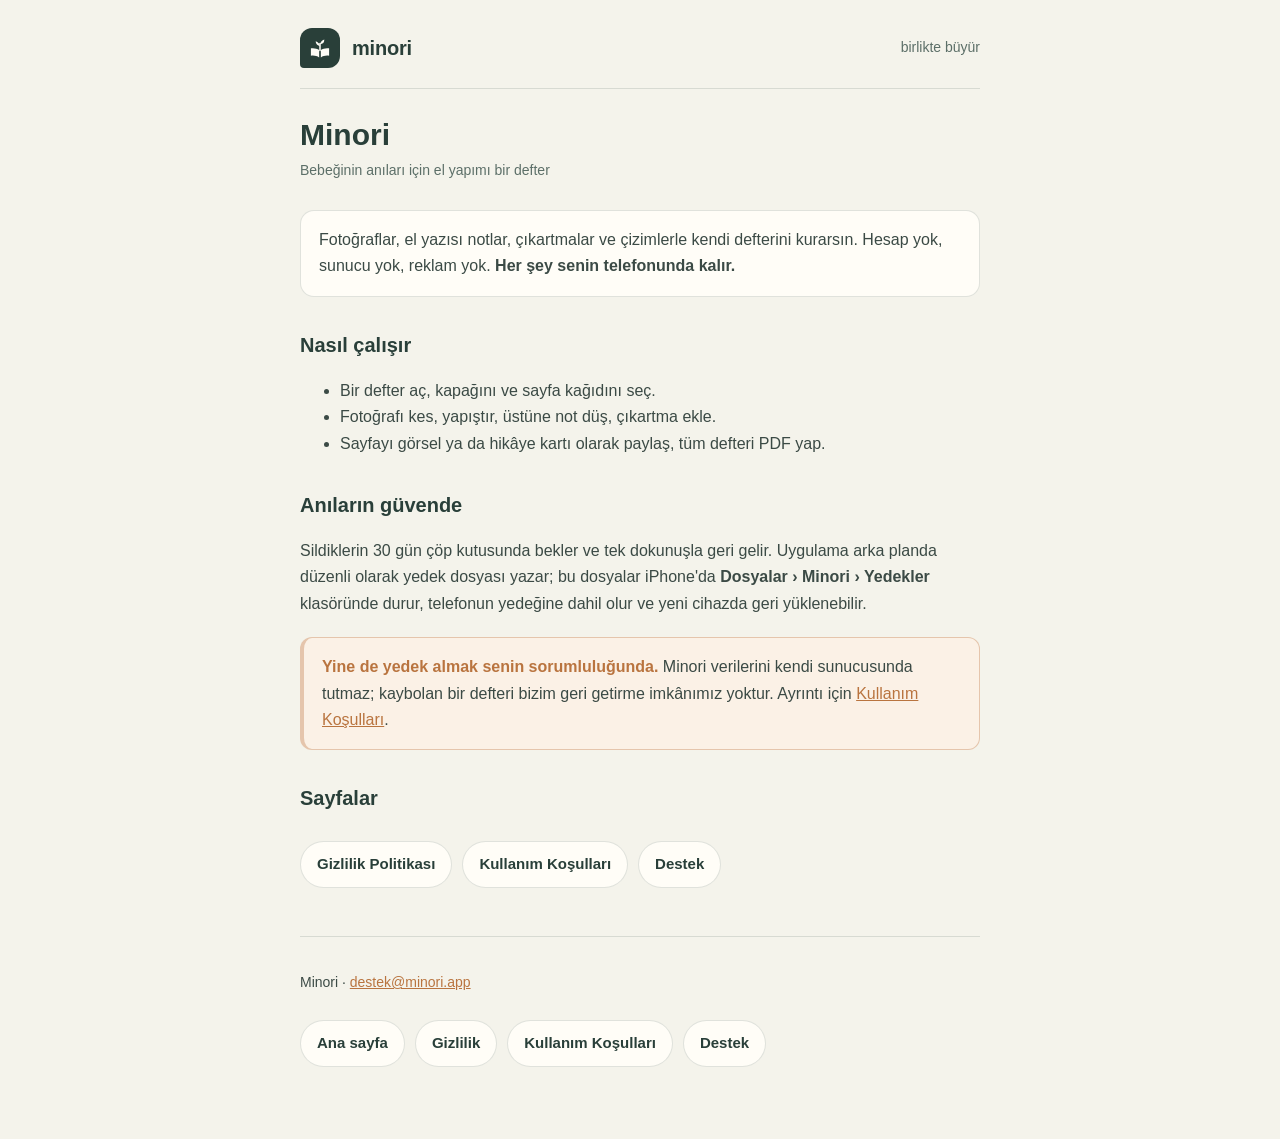
==== index.html @ bb8e4d0f "Minori: gizlilik, kullanım koşulları ve destek sayfaları" ====
<!doctype html>
<html lang="tr">
<head>
<meta charset="utf-8">
<meta name="viewport" content="width=device-width, initial-scale=1">
<title>Minori · Minori</title>
<meta name="description" content="Minori — bebeğinin anıları için el yapımı bir defter. Veriler yalnız cihazda kalır.">
<link rel="stylesheet" href="./style.css">
</head>
<body>
<div class="wrap">
<header class="site">
  <a href="./index.html">
    <span class="mark" aria-hidden="true">
      <svg width="24" height="24" viewBox="0 0 24 24" fill="none">
        <path d="M11.15 14.1C9 12.5 6 11.8 2.9 12.3V19.7C6 19.2 9 19.9 11.15 21.5ZM12.85 14.1C15 12.5 18 11.8 21.1 12.3V19.7C18 19.2 15 19.9 12.85 21.5Z" fill="currentColor"/>
        <path d="M12 14.6V7.4" stroke="currentColor" stroke-width="1.5" stroke-linecap="round"/>
        <path d="M12 9.9A4.52 4.52 0 0 1 7.7 5.3A6.43 6.43 0 0 1 12 9.9ZM12 8.3A6.7 6.7 0 0 1 16.3 3.5A4.69 4.69 0 0 1 12 8.3Z" fill="currentColor"/>
      </svg>
    </span>
    <span class="wordmark">minori</span>
  </a>
  <span class="tag">birlikte büyür</span>
</header>
<h1>Minori</h1>
<p class="date">Bebeğinin anıları için el yapımı bir defter</p>
<div class="lead">
  <p style="margin:0">Fotoğraflar, el yazısı notlar, çıkartmalar ve çizimlerle kendi defterini kurarsın.
  Hesap yok, sunucu yok, reklam yok. <strong>Her şey senin telefonunda kalır.</strong></p>
</div>
<h2>Nasıl çalışır</h2>
<ul>
  <li>Bir defter aç, kapağını ve sayfa kağıdını seç.</li>
  <li>Fotoğrafı kes, yapıştır, üstüne not düş, çıkartma ekle.</li>
  <li>Sayfayı görsel ya da hikâye kartı olarak paylaş, tüm defteri PDF yap.</li>
</ul>
<h2>Anıların güvende</h2>
<p>Sildiklerin 30 gün çöp kutusunda bekler ve tek dokunuşla geri gelir. Uygulama arka planda
düzenli olarak yedek dosyası yazar; bu dosyalar iPhone'da <strong>Dosyalar › Minori › Yedekler</strong>
klasöründe durur, telefonun yedeğine dahil olur ve yeni cihazda geri yüklenebilir.</p>
<div class="warn">
  <p style="margin:0"><strong>Yine de yedek almak senin sorumluluğunda.</strong> Minori verilerini
  kendi sunucusunda tutmaz; kaybolan bir defteri bizim geri getirme imkânımız yoktur. Ayrıntı için
  <a href="./kullanim-kosullari.html">Kullanım Koşulları</a>.</p>
</div>
<h2>Sayfalar</h2>
<nav class="links">
  <a href="./gizlilik.html">Gizlilik Politikası</a>
  <a href="./kullanim-kosullari.html">Kullanım Koşulları</a>
  <a href="./destek.html">Destek</a>
</nav>
<footer class="site">
  <p>Minori · <a href="mailto:destek@minori.app">destek@minori.app</a></p>
  <nav class="links">
    <a href="./index.html">Ana sayfa</a>
    <a href="./gizlilik.html">Gizlilik</a>
    <a href="./kullanim-kosullari.html">Kullanım Koşulları</a>
    <a href="./destek.html">Destek</a>
  </nav>
</footer>
</div>
</body>
</html>
---- style.css ----
:root {
  --ink: #293f39;
  --ink-soft: #5c6f68;
  --paper: #f4f3eb;
  --surface: #fffdf7;
  --line: rgba(41, 63, 57, 0.14);
  --accent: #b9743f;
}
* { box-sizing: border-box; }
body {
  margin: 0;
  padding: 0 20px 72px;
  background: var(--paper);
  color: var(--ink);
  font: 16px/1.65 -apple-system, BlinkMacSystemFont, "Segoe UI", Roboto, sans-serif;
}
.wrap { max-width: 680px; margin: 0 auto; }
header.site {
  display: flex;
  align-items: center;
  gap: 12px;
  padding: 28px 0 20px;
  border-bottom: 1px solid var(--line);
  margin-bottom: 28px;
}
header.site a { display: flex; align-items: center; gap: 12px; text-decoration: none; color: inherit; }
.mark {
  display: grid;
  place-items: center;
  width: 40px; height: 40px;
  border-radius: 12px 12px 12px 4px;
  background: var(--ink);
  color: var(--surface);
}
.wordmark { font-weight: 800; font-size: 20px; letter-spacing: -0.01em; }
.tag { margin-left: auto; color: var(--ink-soft); font-size: 14px; }
h1 { font-size: 30px; line-height: 1.2; margin: 0 0 6px; }
h2 { font-size: 20px; margin: 32px 0 8px; }
h3 { font-size: 17px; margin: 24px 0 6px; }
p, li { color: #3b4a45; }
.date { color: var(--ink-soft); font-size: 14px; margin: 0 0 28px; }
.lead {
  background: var(--surface);
  border: 1px solid var(--line);
  border-radius: 14px;
  padding: 16px 18px;
  margin: 0 0 24px;
}
.warn {
  background: #fbf1e6;
  border: 1px solid rgba(185, 116, 63, 0.35);
  border-left-width: 4px;
  border-radius: 12px;
  padding: 16px 18px;
  margin: 20px 0;
}
.warn strong { color: var(--accent); }
nav.links { display: flex; flex-wrap: wrap; gap: 10px; margin: 26px 0 0; }
nav.links a {
  display: inline-block;
  padding: 10px 16px;
  border-radius: 999px;
  background: var(--surface);
  border: 1px solid var(--line);
  color: var(--ink);
  text-decoration: none;
  font-weight: 600;
  font-size: 15px;
}
footer.site { margin-top: 48px; padding-top: 20px; border-top: 1px solid var(--line); color: var(--ink-soft); font-size: 14px; }
a { color: var(--accent); }
code { background: var(--surface); padding: 1px 6px; border-radius: 5px; font-size: 14px; }
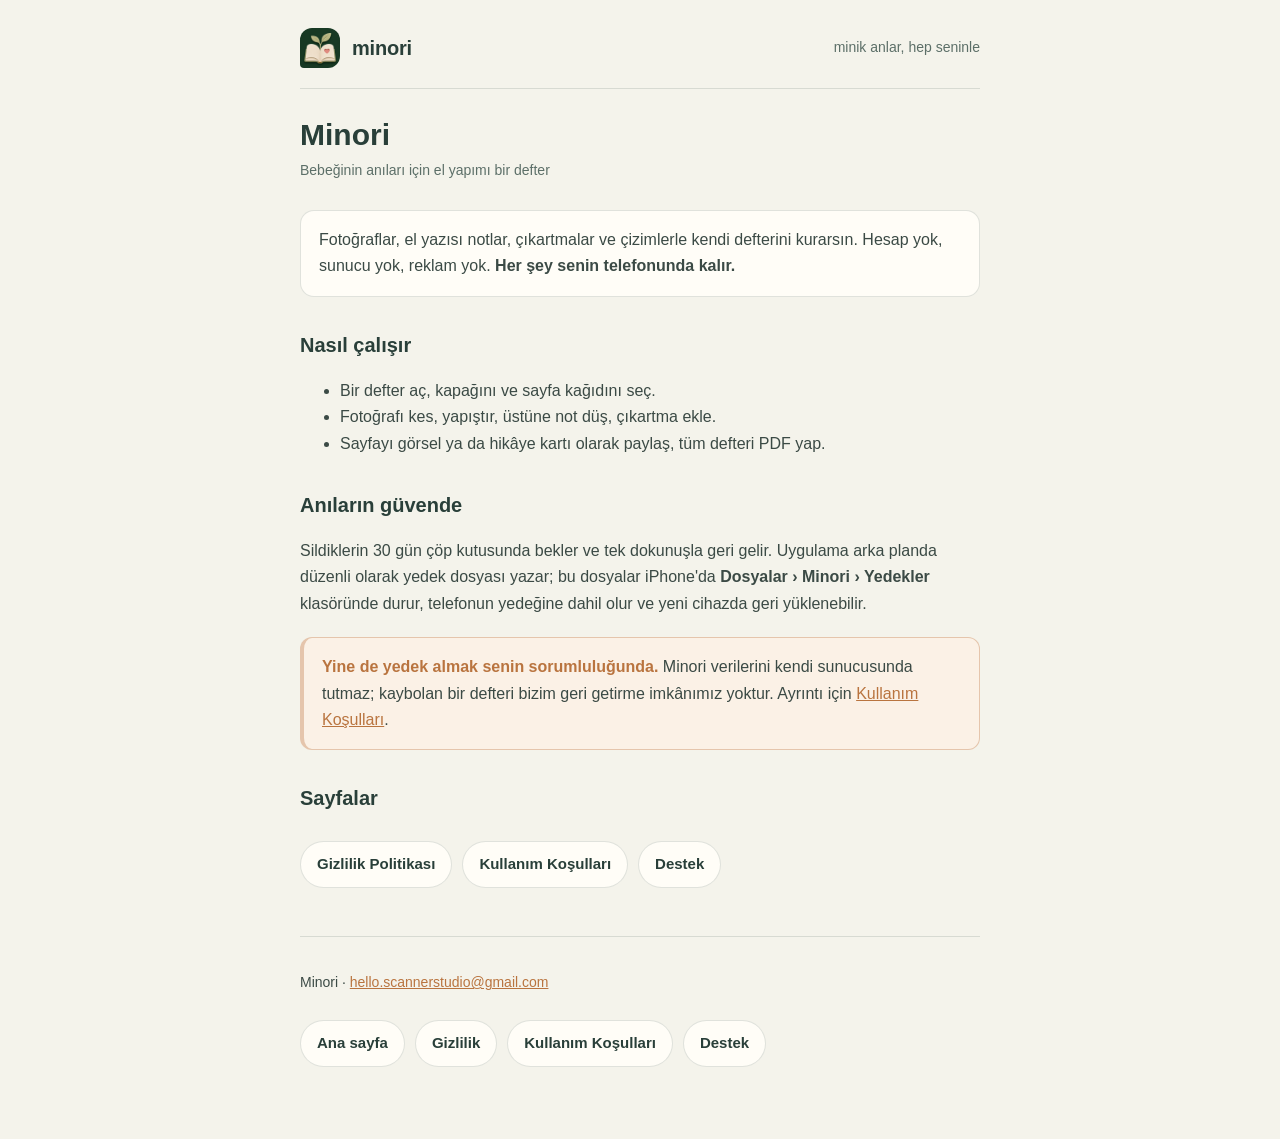
==== commit ad9d1446: "Gizlilik metnini uygulamanın gerçek davranışına göre düzelt Yayındaki sayfa "Minori hiçbir veri topl" ====
--- a/index.html
+++ b/index.html
@@ -3,6 +3,7 @@
 <head>
 <meta charset="utf-8">
 <meta name="viewport" content="width=device-width, initial-scale=1">
+<link rel="icon" type="image/png" href="./icon.png">
 <title>Minori · Minori</title>
 <meta name="description" content="Minori — bebeğinin anıları için el yapımı bir defter. Veriler yalnız cihazda kalır.">
 <link rel="stylesheet" href="./style.css">
@@ -11,16 +12,10 @@
 <div class="wrap">
 <header class="site">
   <a href="./index.html">
-    <span class="mark" aria-hidden="true">
-      <svg width="24" height="24" viewBox="0 0 24 24" fill="none">
-        <path d="M11.15 14.1C9 12.5 6 11.8 2.9 12.3V19.7C6 19.2 9 19.9 11.15 21.5ZM12.85 14.1C15 12.5 18 11.8 21.1 12.3V19.7C18 19.2 15 19.9 12.85 21.5Z" fill="currentColor"/>
-        <path d="M12 14.6V7.4" stroke="currentColor" stroke-width="1.5" stroke-linecap="round"/>
-        <path d="M12 9.9A4.52 4.52 0 0 1 7.7 5.3A6.43 6.43 0 0 1 12 9.9ZM12 8.3A6.7 6.7 0 0 1 16.3 3.5A4.69 4.69 0 0 1 12 8.3Z" fill="currentColor"/>
-      </svg>
-    </span>
+    <span class="mark" aria-hidden="true"><img src="./icon.png" alt=""></span>
     <span class="wordmark">minori</span>
   </a>
-  <span class="tag">birlikte büyür</span>
+  <span class="tag">minik anlar, hep seninle</span>
 </header>
 <h1>Minori</h1>
 <p class="date">Bebeğinin anıları için el yapımı bir defter</p>
@@ -50,7 +45,7 @@
   <a href="./destek.html">Destek</a>
 </nav>
 <footer class="site">
-  <p>Minori · <a href="mailto:destek@minori.app">destek@minori.app</a></p>
+  <p>Minori · <a href="mailto:hello.scannerstudio@gmail.com">hello.scannerstudio@gmail.com</a></p>
   <nav class="links">
     <a href="./index.html">Ana sayfa</a>
     <a href="./gizlilik.html">Gizlilik</a>
--- a/style.css
+++ b/style.css
@@ -29,9 +29,10 @@
   place-items: center;
   width: 40px; height: 40px;
   border-radius: 12px 12px 12px 4px;
+  overflow: hidden;
   background: var(--ink);
-  color: var(--surface);
 }
+.mark img { display: block; width: 100%; height: 100%; object-fit: cover; }
 .wordmark { font-weight: 800; font-size: 20px; letter-spacing: -0.01em; }
 .tag { margin-left: auto; color: var(--ink-soft); font-size: 14px; }
 h1 { font-size: 30px; line-height: 1.2; margin: 0 0 6px; }
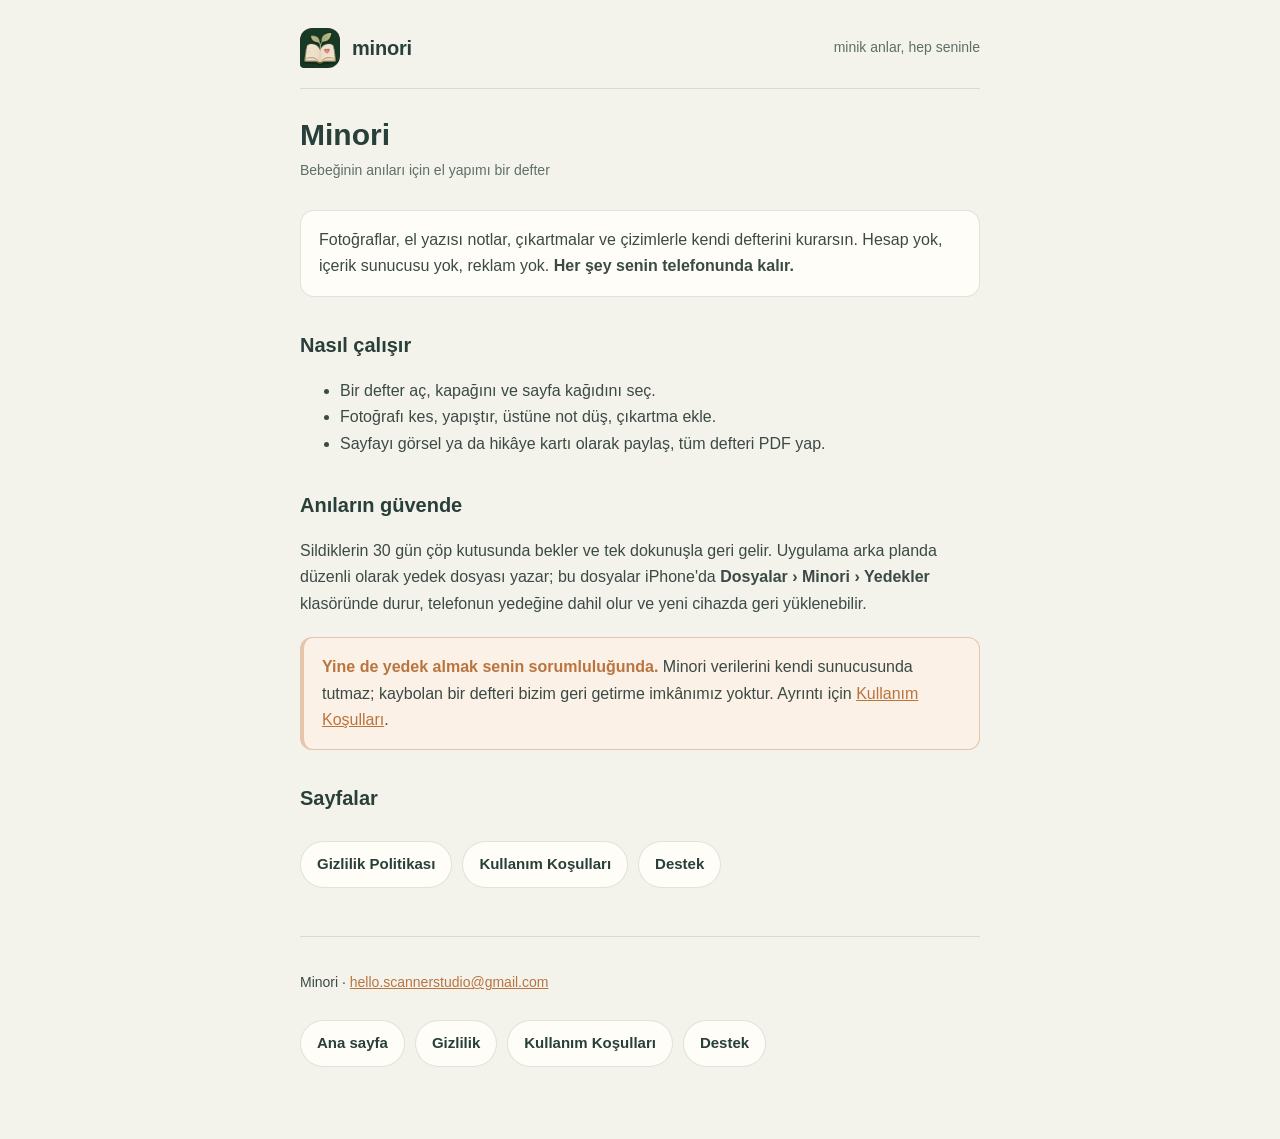
==== commit af94dbc9: "Destek ve ana sayfadaki "sunucu yok" iddiasını düzelt Gizlilik sayfası "içerik sunucusu yoktur" diye" ====
--- a/index.html
+++ b/index.html
@@ -21,7 +21,7 @@
 <p class="date">Bebeğinin anıları için el yapımı bir defter</p>
 <div class="lead">
   <p style="margin:0">Fotoğraflar, el yazısı notlar, çıkartmalar ve çizimlerle kendi defterini kurarsın.
-  Hesap yok, sunucu yok, reklam yok. <strong>Her şey senin telefonunda kalır.</strong></p>
+  Hesap yok, içerik sunucusu yok, reklam yok. <strong>Her şey senin telefonunda kalır.</strong></p>
 </div>
 <h2>Nasıl çalışır</h2>
 <ul>
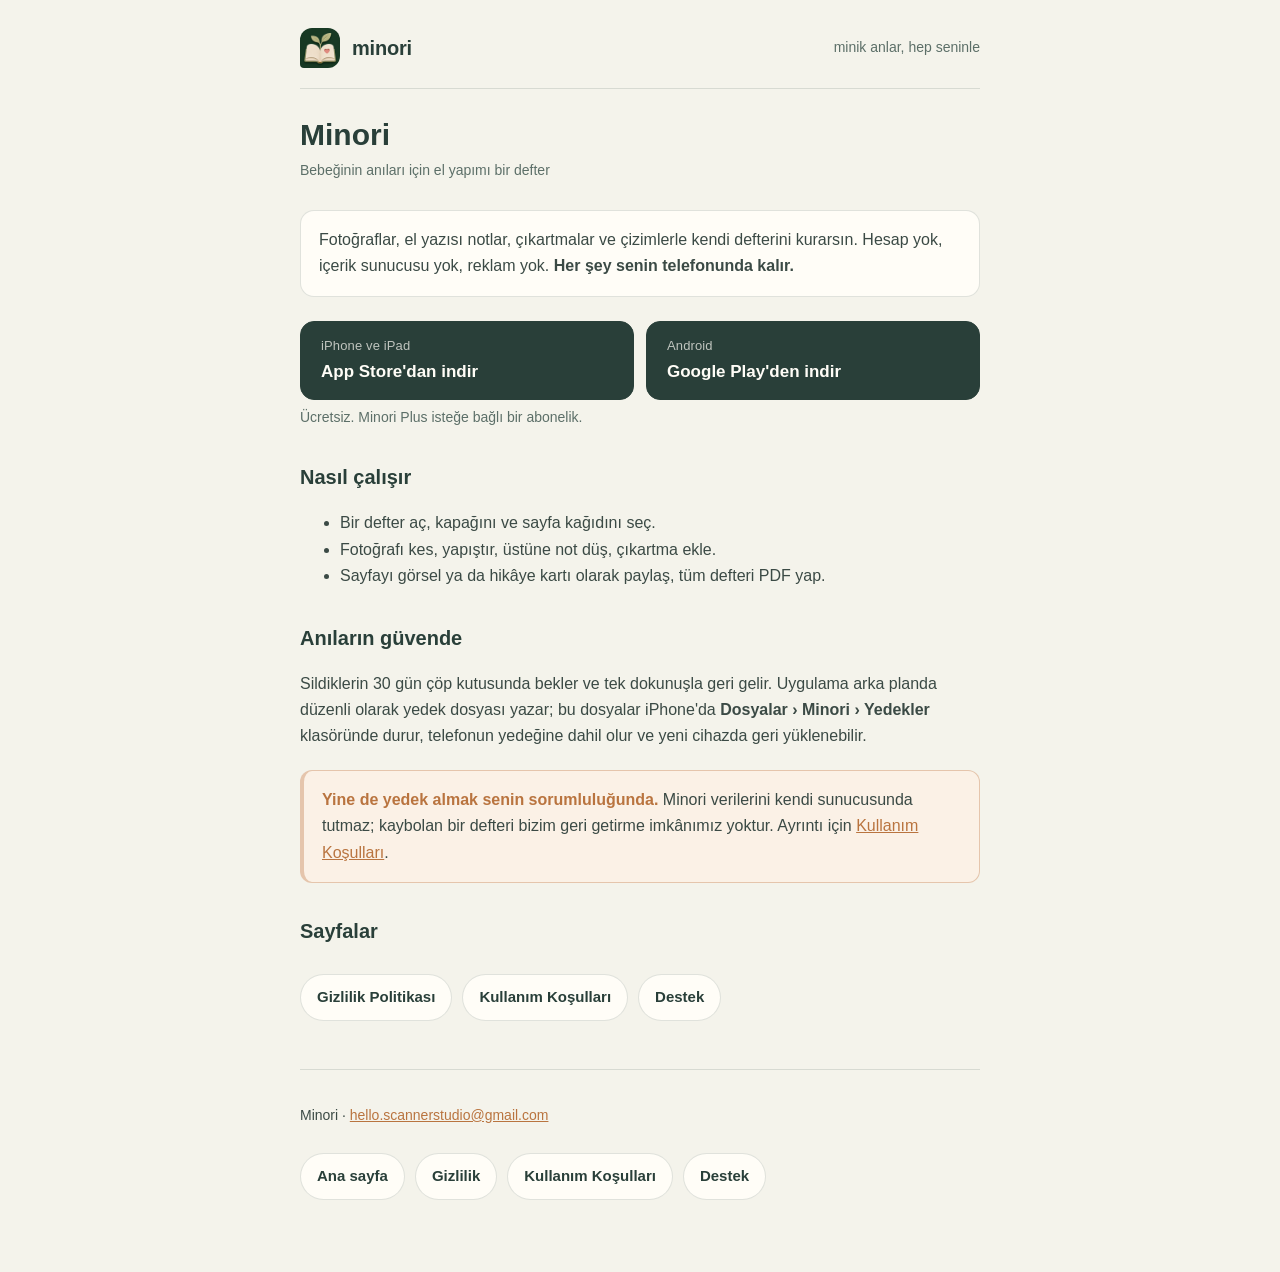
==== commit ecb0599e: "ana sayfa: App Store ve Google Play düğmeleri Sitede hiçbir mağaza bağlantısı yoktu; Instagram biyog" ====
--- a/index.html
+++ b/index.html
@@ -4,7 +4,7 @@
 <meta charset="utf-8">
 <meta name="viewport" content="width=device-width, initial-scale=1">
 <link rel="icon" type="image/png" href="./icon.png">
-<title>Minori · Minori</title>
+<title>Minori · Bebeğinin anıları için el yapımı bir defter</title>
 <meta name="description" content="Minori — bebeğinin anıları için el yapımı bir defter. Veriler yalnız cihazda kalır.">
 <link rel="stylesheet" href="./style.css">
 </head>
@@ -23,6 +23,17 @@
   <p style="margin:0">Fotoğraflar, el yazısı notlar, çıkartmalar ve çizimlerle kendi defterini kurarsın.
   Hesap yok, içerik sunucusu yok, reklam yok. <strong>Her şey senin telefonunda kalır.</strong></p>
 </div>
+<div class="get">
+  <a href="https://apps.apple.com/app/id6809182573">
+    <span class="where">iPhone ve iPad</span>
+    <span class="what">App Store'dan indir</span>
+  </a>
+  <a href="https://play.google.com/store/apps/details?id=com.kushku.minori">
+    <span class="where">Android</span>
+    <span class="what">Google Play'den indir</span>
+  </a>
+</div>
+<p class="note">Ücretsiz. Minori Plus isteğe bağlı bir abonelik.</p>
 <h2>Nasıl çalışır</h2>
 <ul>
   <li>Bir defter aç, kapağını ve sayfa kağıdını seç.</li>
--- a/style.css
+++ b/style.css
@@ -47,6 +47,23 @@
   padding: 16px 18px;
   margin: 0 0 24px;
 }
+.get { display: flex; flex-wrap: wrap; gap: 12px; margin: 0 0 6px; }
+.get a {
+  flex: 1 1 240px;
+  display: flex;
+  flex-direction: column;
+  gap: 2px;
+  padding: 13px 20px;
+  border-radius: 14px;
+  background: var(--ink);
+  border: 1px solid var(--ink);
+  color: var(--surface);
+  text-decoration: none;
+}
+.get a:hover { background: #1f302b; }
+.get .where { font-size: 13px; letter-spacing: 0.01em; opacity: 0.7; }
+.get .what { font-weight: 700; font-size: 17px; }
+p.note { color: var(--ink-soft); font-size: 14px; margin: 0 0 26px; }
 .warn {
   background: #fbf1e6;
   border: 1px solid rgba(185, 116, 63, 0.35);
